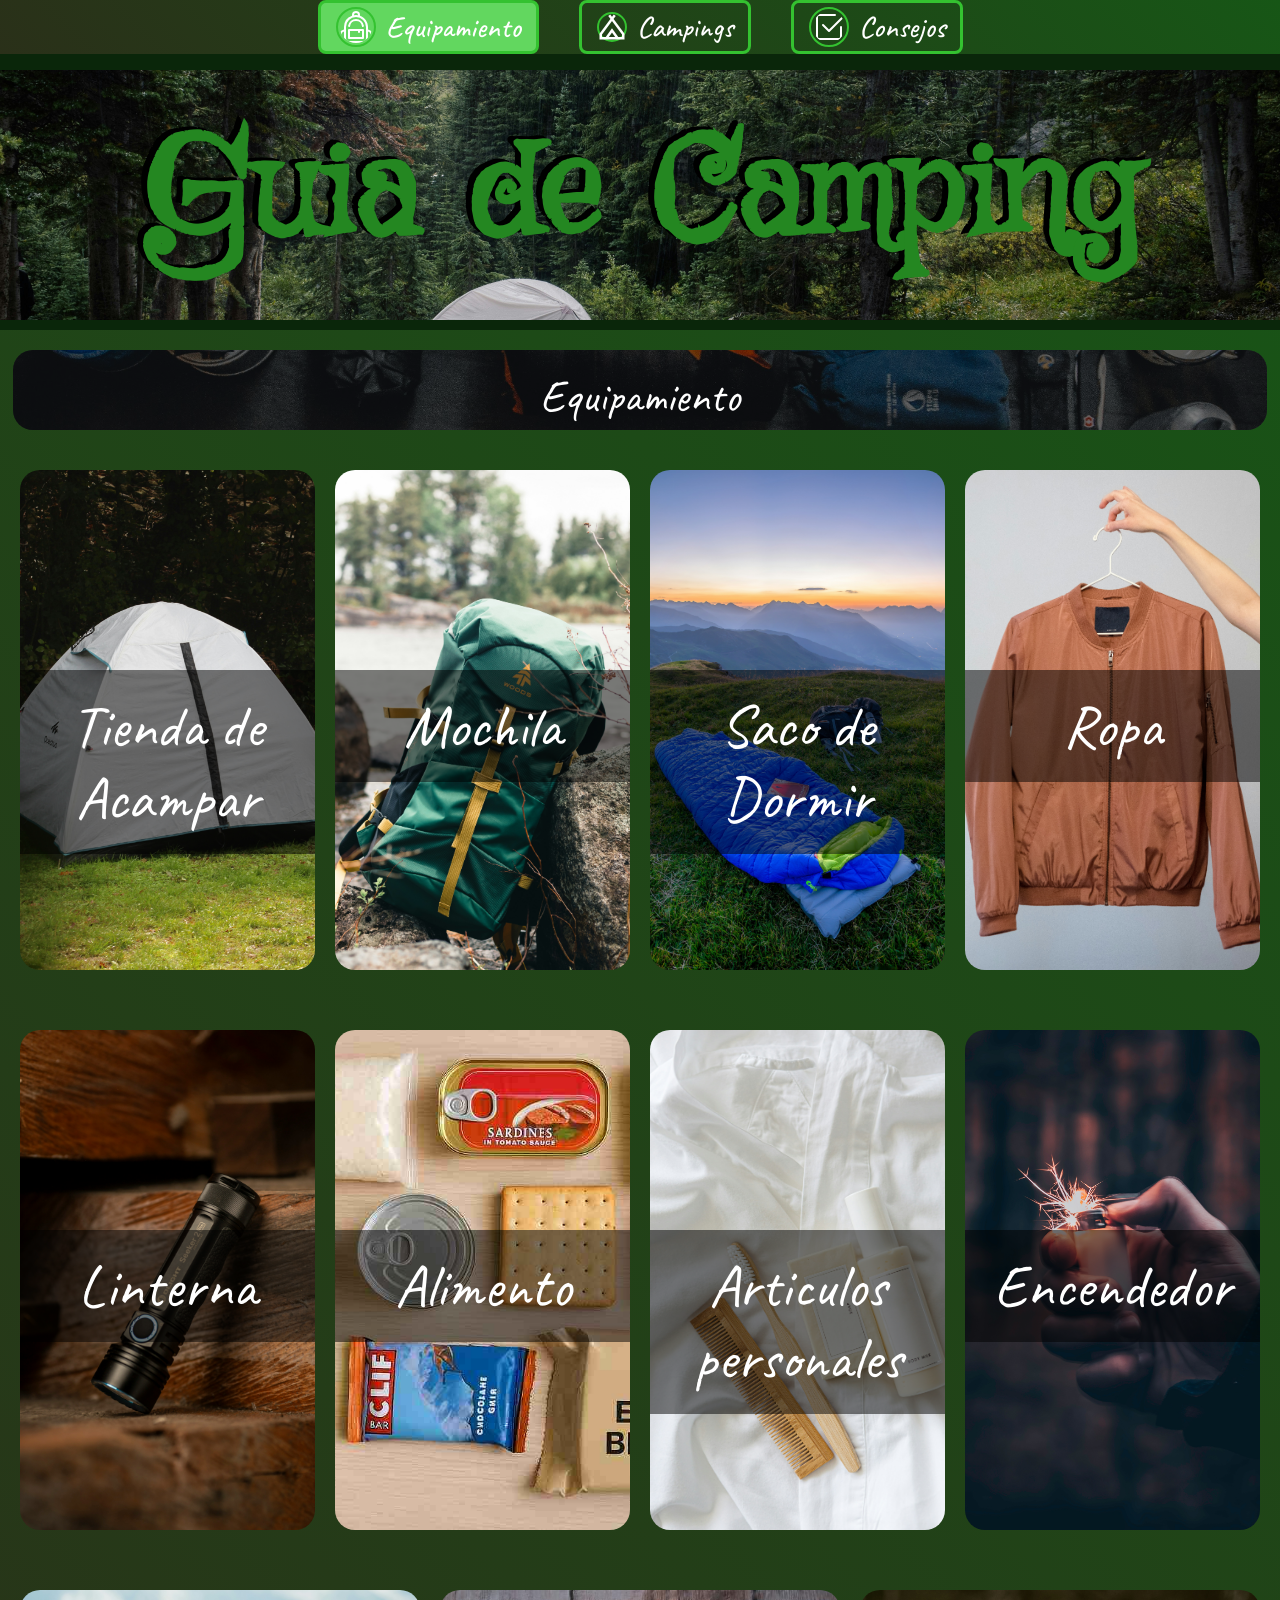
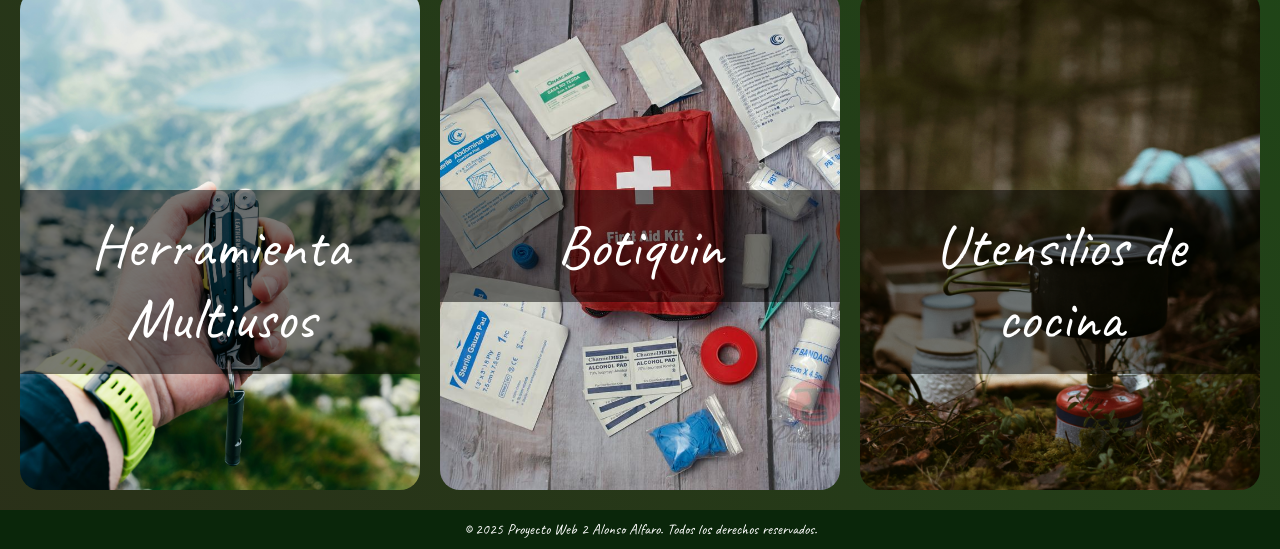
==== index.html @ 9a33b555 "Update and rename Equipamiento.html to index.html" ====
<!DOCTYPE html>
<html lang="es">
<head>
	<meta charset="UTF-8">
	<meta name="author" content="Alonso Alfaro">
	<meta name="viewport" content="width=device-width, initial-scale=1.0">
	<link rel="stylesheet" href="https://fonts.googleapis.com/css2?family=Material+Symbols+Outlined:opsz,wght,FILL,GRAD@24,400,0,0" />
	<link rel="stylesheet" href="CSS/Styles_Equipamiento.css">
<head>
<body>
	<main>
		<nav id="navegation_bar">
			<a href="Equipamiento.html" class="icon-link active">
					<svg xmlns="http://www.w3.org/2000/svg" width="40" height="40" fill="currentColor" class="bi bi-backpack2" viewBox="0 0 16 16">
						<path d="M4.04 7.43a4 4 0 0 1 7.92 0 .5.5 0 1 1-.99.14 3 3 0 0 0-5.94 0 .5.5 0 1 1-.99-.14"></path>
						<path fill-rule="evenodd" d="M4 9.5a.5.5 0 0 1 .5-.5h7a.5.5 0 0 1 .5.5v4a.5.5 0 0 1-.5.5h-7a.5.5 0 0 1-.5-.5zm1 .5v3h6v-3h-1v.5a.5.5 0 0 1-1 0V10z"></path>
						<path d="M6 2.341V2a2 2 0 1 1 4 0v.341c2.33.824 4 3.047 4 5.659v1.191l1.17.585a1.5 1.5 0 0 1 .83 1.342V13.5a1.5 1.5 0 0 1-1.5 1.5h-1c-.456.607-1.182 1-2 1h-7a2.5 2.5 0 0 1-2-1h-1A1.5 1.5 0 0 1 0 13.5v-2.382a1.5 1.5 0 0 1 .83-1.342L2 9.191V8a6 6 0 0 1 4-5.659M7 2v.083a6 6 0 0 1 2 0V2a1 1 0 0 0-2 0M3 13.5A1.5 1.5 0 0 0 4.5 15h7a1.5 1.5 0 0 0 1.5-1.5V8A5 5 0 0 0 3 8zm-1-3.19-.724.362a.5.5 0 0 0-.276.447V13.5a.5.5 0 0 0 .5.5H2zm12 0V14h.5a.5.5 0 0 0 .5-.5v-2.382a.5.5 0 0 0-.276-.447L14 10.309Z"></path>
					</svg>
					<span class="buttons_desc">Equipamiento</span>
			</a>
			<a href="Campings.html" class="icon-link">
					<span class="material-symbols-outlined icon-symbol">
							camping
					</span>
					<span class="buttons_desc">Campings</span>
			</a>
			<a href="Tips.html" class="icon-link">
				<svg xmlns="http://www.w3.org/2000/svg" width="40" height="40" fill="currentColor" class="bi bi-check2-square" viewBox="0 0 16 16">
					<path d="M3 14.5A1.5 1.5 0 0 1 1.5 13V3A1.5 1.5 0 0 1 3 1.5h8a.5.5 0 0 1 0 1H3a.5.5 0 0 0-.5.5v10a.5.5 0 0 0 .5.5h10a.5.5 0 0 0 .5-.5V8a.5.5 0 0 1 1 0v5a1.5 1.5 0 0 1-1.5 1.5z"/>
					<path d="m8.354 10.354 7-7a.5.5 0 0 0-.708-.708L8 9.293 5.354 6.646a.5.5 0 1 0-.708.708l3 3a.5.5 0 0 0 .708 0"/>
				</svg>
				<span class="buttons_desc">Consejos</span>
			</a>
		</nav>
		<div id="title_div">
				<header><h1>Guia de Camping</h1></header>
		</div>
		<section id="esentials_items">
			<div class="container_item">
				<div class="card_item">
					<img src="img/Items_Camping.jpg">
					<span>Equipamiento</span>
					<div class="items">
						⦿ El equipo de campamento es vital porque garantiza que la experiencia en la naturaleza sea segura y cómoda.
						Su principal función es brindarte protección inmediata contra el clima y cualquier imprevisto,
						mientras que el resto de los artículos aseguran el descanso necesario y la capacidad de valerte por ti mismo
						<br>
						✮ Mira las Cartas para ver los objetos mas importantes del camping
					</div>
				</div>
			</div>
			<div class="container">
				<div class="card">
					<img src="img/ITEMS/Tent.jpg">
					<span>Tienda de Acampar</span>
					<div class="desc_item">
						⦿ Es el refugio fundamental que te proporciona seguridad y privacidad. 
						Su importancia es Máxima porque te protege directamente de todos los elementos climáticos adversos (lluvia, viento, nieve) e insectos. 
						Debe ser elegida según el clima y el número de ocupantes.
						<br>
						<br>
						✮ Una recomendacion son las Tiendas de marcas de trekking (Marmot, MSR, etc..) con mejor impermeabilidad.
					</div>
				</div>
				<div class="card">
					<img src="img/ITEMS/mochila.jpg">
					<span>Mochila</span>
					<div class="desc_item">
						⦿ Es tu sistema de transporte para todo tu equipo.
						Su diseño ergonómico y ajuste son vitales para distribuir el peso correctamente en la cadera, 
						no en los hombros. Una mochila incómoda o mal ajustada puede arruinar una caminata.
						Su importancia es Máxima para la movilidad y comodidad.
						<br>
						<br>
						✮ Modelos con estructura interna y ajustes personalizables que transfieren parte del peso a las caderas, 
						haciendo la caminata más cómoda (Osprey o Deuter de gama media).
					</div>
				</div>
				<div class="card">
					<img src="img/ITEMS/Saco_de_dormir.jpg">
					<span>Saco de Dormir</span>
					<div class="desc_item">
						⦿ Su función es mantener el calor corporal que generas. La clave es el índice de temperatura el cual
						debe ser adecuado para la temperatura mínima que esperas.
						Su importancia es Alta para garantizar un descanso profundo y prevenir la hipotermia.
						<br>
						<br>
						✮ Mi Recomendacion son Sacos con aislamiento sintético de marca(Marmot, MSR, etc..) que se comprimen mejor
					</div>
				</div>
				<div class="card">
					<img src="img/ITEMS/Ropa.jpg">
					<span>Ropa</span>
					<div class="desc_item">
						⦿ Cuando vas a acampar NO se trata solo de vestirse, sino de usar un sistema de capas (layering): una capa base que maneja la humedad,
						una capa media que aísla y una capa externa que protege del viento y la lluvia. 
						Esta capacidad de adaptación es de Máxima Importancia para regular tu temperatura corporal.
						<br>
						<br>
						✮ Un Kit de Capas 3-en-1 con capa base sintética, forro polar y chaqueta impermeable/transpirable de marca (DryVent o Omni-Tech), 
						ofrece una protección sólida, versátil y transpirable contra el clima.
					</div>
				</div>
			</div>
			<div class="container">
				<div class="card">
					<img src="img/ITEMS/lanter.jpg">
					<span>Linterna</span>
					<div class="desc_item">
						⦿	Es la fuente de luz esencial una vez cae la noche. La frontal es superior porque permite tener ambas manos libres para cocinar, 
						armar la tienda o leer un mapa. Su importancia es Alta para la seguridad y la navegación nocturna.
						<br>
						<br>
						✮ Una Linterna Frontal de 300-450 Lúmenes (Petzl TIKKA) con batería regulada y luz roja. 
						Esto garantiza un brillo constante y potencia suficiente para navegar de noche, optimizando la duración de la batería.
					</div>
				</div>
				<div class="card">
					<img src="img/ITEMS/alimentos-kit-supervivencia-no-perecederos.jpg">
					<span>Alimento</span>
					<div class="desc_item">
						⦿ Es tu suministro de energía y nutrientes para las actividades. Se recomienda comida no perecedera,
						ligera y con alta densidad calórica (liofilizada, barras, frutos secos).
						Su importancia es Máxima para la supervivencia y el rendimiento físico
						<br>
						<br>
						✮ Comida Liofilizada de Marca combinada con Barras Energéticas. 
						Esta opción asegura una alta densidad calórica y bajo peso, 
						esencial para caminatas sin cargar comida pesada o perecedera.
					</div>
				</div>
				<div class="card">
					<img src="img/ITEMS/articulos_higiene.jpg">
					<span>Articulos personales</span>
					<div class="desc_item">
						⦿ Incluye la higiene básica, medicamentos personales y, crucialmente, el Aislante o Colchoneta. 
						Este último es lo más importante para el frío, ya que bloquea la pérdida de calor por contacto con el suelo.
						Su importancia es Alta por higiene, salud y termorregulación.
						<br>
						<br>
						✮Kit de viaje ultraligero que incluye jabón biodegradable multiusos, cepillo de dientes plegable, 
						pasta de dientes sólida o en tabletas y una Toalla de Microfibra de secado rápido. 
						Su valor es que mantiene la higiene con el mínimo impacto ambiental y el menor peso posible.
					</div>
				</div>
				<div class="card">
					<img src="img/ITEMS/encendedor.jpg">
					<span>Encendedor</span>
					<div class="desc_item">
						⦿	Te proporciona una fuente de calor controlada para encender la estufa o iniciar una fogata (si está permitido). 
						Se deben llevar múltiples métodos (fósforos impermeables, encendedor, ferrocerio).
						Su importancia es Alta para cocinar y, potencialmente, para una emergencia.
						<br>
						<br>
						✮ Un Dúo de Encendedor de Butano y Barra de Ferrocerio. 
						Esta combinación garantiza una fuente de fuego doble y confiable, 
						ya que el ferrocerio funciona incluso mojado.
					</div>
				</div>
			</div>
			<div class="container">
				<div class="card">
					<img src="img/ITEMS/navaja_multiusos.jpg">
					<span>Herramienta Multiusos</span>
					<div class="desc_item">
						⦿	Combina las funciones de cuchillo, alicate, sierra, abridor, etc. Es fundamental para reparaciones rápidas del equipo,
						preparar alimentos o cortar leña pequeña. Su importancia es Media/Alta por su versatilidad en el campo.
						<br>
						<br>
						✮ Una Multiherramienta de Marca con Bloqueo (Leatherman Sidekick) fabricada con buen acero inoxidable.
						Proporciona durabilidad, fiabilidad y seguridad gracias a su bloqueo de hoja.
					</div>
				</div>
				<div class="card">
					<img src="img/ITEMS/botiquin.jpg">
					<span>Botiquin</span>
					<div class="desc_item">
						⦿	Kit con lo necesario para tratar lesiones menores (cortes, ampollas), picaduras y dolores. 
						Debe incluir conocimientos básicos de primeros auxilios.
						Su importancia es Máxima y es vital para manejar situaciones de emergencia lejos de la civilizació.
						<br>
						<br>
						✮ Un Kit de Primeros Auxilios de Montaña Pre-ensamblado de marca (Adventure Medical Kits). 
						El kit está optimizado y contiene artículos de calidad para tratar eficazmente las lesiones comunes al aire libre.
					</div>
				</div>
				<div class="card">
					<img src="img/ITEMS/utensilios_de_comida.jpg">
					<span>Utensilios de cocina</span>
					<div class="desc_item">
						⦿Lleva un kit que incluya la estufa, el combustible, ollas y recipientes. 
						Es esencial para preparar alimentos calientes y hervir agua para hacerla potable. 
						Su importancia es Media/Alta, ya que una comida caliente puede elevar la moral y reponer energías.
						<br>
						<br>
						✮ Un Sistema de Cocción Integrado (Jetboil o MSR PocketRocket) que combina el quemador y la olla. 
						Su gran valor es la alta eficiencia en el consumo de combustible para hervir agua rápidamente y ahorrar espacio
					</div>
				</div>
			</div>
		</section>
		<section id="tips">
		</section>
    <footer>
        <p>&copy; 2025  Proyecto Web 2 Alonso Alfaro. Todos los derechos reservados.</p>
    </footer>
	</main>
</body>
</html>
---- CSS/Styles_Equipamiento.css ----
@import url('https://fonts.googleapis.com/css2?family=Caveat:wght@400..700&family=Griffy&display=swap');
html{
	font-size: 62.5%;
}

:root {
	--Title_font: "Griffy";
	--body_font: "Caveat";
/**Colors*/
	--color1:	#d7be69;
	--color2:	#a47e4f;
	--color3:	#5c6b28;
	--color4:	#424a26;
	--color5:	#2a3019;
	--color6:	#62d75f;
	--color7: #34c230;
	--color8: #248721;
	--color9: #175616;
	--color10: 	#0a260a;
	--color11: #87673a;
}

*{
	margin: 0;
	padding: 0;
	box-sizing: border-box;
}

body{
	font-family: var(--body_font);
	background: linear-gradient(45deg, var(--color5), var(--color9));
	display: flex;
	flex-direction: column;
	min-height: 100vh;
	overflow-x: hidden;.icon-link.active {
			background-color: var(--color6); 
			color: #fff;
			border-radius: 8px;
	}
	
	.icon-link.active svg,
	.icon-link.active .material-symbols-outlined {
			fill: #fff;
			color: #fff;
	}
	
}

main {
	display: flex;
	flex-direction: column;
	flex: 1;
}
	
/** NAV */

#navegation_bar {
		background: linear-gradient(45deg, var(--color5), var(--color9));
		width: 100%;
		height: 6rem;
		margin: 0;
		padding: 0;
		position: fixed;
		top: 0;
		z-index: 1000;
		border-bottom: 0.6rem solid var(--color10);
}

nav {
		display: flex;
		justify-content: center; 
		gap: 4rem;
		padding: 1rem 0;
		margin: 0;
}

nav a {
		color: white;
		text-decoration: none;
		font-size: 1.6rem;
		padding: 0.5rem 1rem;
		transition: color 0.3s ease;
		font-weight: 500;
}

nav a:hover {
		color: var(--color2); 
}

/*? BUTTONS */
.icon-link{
	display: inline-flex;
	align-items: center;
	gap: 1rem;
	text-decoration: none;
	color: white;
	padding: 0.8rem 1.5rem;
	transition: all 0.3s ease;
	border: 0.3rem solid var(--color7);
	border-radius: 0.8rem;
}

.icon-link svg{
	fill: currentColor; 
	stroke-width: 1;
	transition: all 0.3s ease;
	border: 0.2rem solid var(--color7);
	border-radius: 50%;
	padding: 0.2rem;
}

.icon-link span {
    font-size: 3rem;
    font-family: var(--body_font);
    white-space: nowrap;
    line-height: 1;
		
}

.icon-link:hover svg{
	color: var(--color1); 
	border-color:	var(--color1);
	transform: translateY(-0.4rem);
}

.icon-link:hover{
	color: var(--color1); 
	border-color:	var(--color1);
}

.material-symbols-outlined {
	font-variation-settings:
			'FILL' 0, 
			'wght' 400,
			'GRAD' 0,
			'opsz' 24;
    font-family: 'Material Symbols Outlined' !important;
    vertical-align: middle;
}

.icon-symbol{
	color: currentColor; 
	
	width: 3rem; 
	height: 3rem;
	
	border: 0.2rem solid var(--color7);
	border-radius: 50%;
	padding: 0.2rem;
	
	display: flex;
	justify-content: center;
	align-items: center;
	
	transition: all 0.3s ease;

	font-size: 3rem !important;
}

.icon-link:hover  .icon-symbol{
	color: var(--color1);
	border: 0.2rem solid var(--color1);
	transform: translateY(-0.4rem);
}

.buttons_desc{
	font-family: var(--body_font);
}
/*? BUTTONS */

/** TITLE */

#title_div{
	background-image: url(../img/Title_Background.jpg);

	background-size: cover;
	background-position: center;
	background-repeat: no-repeat;

	width: 100%;
	height: 30vh;
	display: flex;
	justify-content: center;
	align-items: center;
	border-top: 1rem solid var(--color10);
	border-bottom: 1rem solid var(--color10);
	margin-top: 6rem;
}

#title_div header h1{
	font-family: var(--Title_font);
	color: var(--color8);
	font-size: 14rem;
	padding: 1rem;
	text-align: center;
	text-shadow:
	-0.6rem -0.3rem 0 black;
}

#esentials_items {
    display: flex;
    flex-direction: column;
}

/** Explicacion del Equipamiento */
.container_item{
	width: 98%;
	min-height: 8rem;
	display: flex;
	flex-direction: column;
	gap: 2rem;
	margin: 2rem auto 0;
	transition: all 0.5s ease;
	position: relative;
}

.container_item:has(.card_item:hover) {
	min-height: 30rem;
}

.card_item{
	width: 100%;
	height: 8rem;
	border-radius: 2rem;
	overflow: hidden;
	position: relative;
	transition: all 0.5s ease;
	margin: 0 auto;
}

.card_item:hover{
	height: 37rem;
	cursor: pointer;
	box-shadow: 0 1rem 4rem var(--color8);
}

.card_item img{
	width: 100%;
	height: 100%;
	object-fit: cover;
	object-position: center;
}

.card_item span{
	position: absolute;
	top: 0;
	width: 100%;
	background: rgba(0, 0, 0, 0.5);
	color: white;
	padding: 2rem; 
	text-align: center;
	transform: translateX(-100%);
	font-size: 4.5rem;
	line-height: 1.2;
	min-height: 8rem;
	transition: all 0.8s cubic-bezier(0.4, 0, 0.2, 1),
                height 1.2s ease-in-out,
                line-height 1.2s ease-in-out;
	overflow: hidden;
	z-index: 2;
}

.card_item:hover>span{
	top: 0;
	font-size: 6rem;
	transform: translatex(-100%);
	background-color: var(--color1);
	min-height: fit-content;
	height: 1rem;
	padding: 3rem 2rem;
}


/** SECTION ITEMS */
.container{
	height: auto;
	display: flex;
	justify-content: center;
	align-items: center;
	gap: 2rem;
	padding: 2rem;
	width: 100%;  
	margin-top: 2rem;
	position: relative;
	transition: transform 0.5s ease; 
}

.card{
	height: 50rem;
	flex: 1;
	border-radius: 2rem;
	overflow: hidden;
	position: relative;
	transition: 1s all ease;
}

.card:hover{
	flex: 4;
	cursor: pointer;
	box-shadow: 0 1rem 4rem var(--color8);
}

.card img{
	width: 100%;
	height: 100%;
	object-fit: cover;
	object-position: center;
}

.card span{
	position: absolute;
	top: 40%;
	width: 100%;
	background: rgba(0, 0, 0, 0.5);
	color: white;
	padding: 2rem; 
	text-align: center;
	transform: translateX(-100%);
	font-size: 6rem;
	line-height: 1.2;
	min-height: 8rem;
	transition: all 0.8s cubic-bezier(0.4, 0, 0.2, 1),
                height 1.2s ease-in-out,
                line-height 1.2s ease-in-out;
	overflow: hidden;
}

.card:hover>span{
	top: 0;
	transform: translatex(-100%);
	background-color: var(--color1);
	min-height: fit-content;
	height: auto;
	padding: 3rem 2rem;
}

/*? Descripciones objetos */


.desc_item {
	position: absolute;
	top: 13rem;
	width: 100%;
	background: rgba(0, 0, 0, 0.4);
	color: white;
	padding: 2rem;
	transform: translateY(620%);
	transition: transform 0.5s ease;
	font-size: 3rem;
	text-align: center;
	z-index: 2;
}

.card:hover .desc_item {
    transform: translateY(0);
}


.items {
	position: absolute;
	top: 13rem;
	width: 100%;
	background: rgba(0, 0, 0, 0.4);
	color: white;
	padding: 2rem;
	transform: translateY(620%);
	transition: transform 0.5s ease;
	font-size: 4rem;
	text-align: center;
	z-index: 2;
}

.card_item:hover .items {
    transform: translateY(0);
}
/*? Descripciones objetos */


/**  Footer*/

footer {
		font-size: 1.5rem;
    text-align: center;
    padding: 1rem;
    background-color: var(--color10);
    color: white;
    margin-top: auto;
}

/*! Phone_screen */
@media (max-width: 76.7rem){
/** NAV */
/*? BUTTONS */

/*? BUTTONS */


/** TITLE */

/** SECTION ITEMS */

/** ITEMS DIV */

/** SECTION ADVICE */

}


/*! Median_screen */
@media (min-width: 76.8rem) and (max-width: 102.3rem){
/** NAV */

/** TITLE */

/** SECTION ITEMS */

/** ITEMS DIV */

/** SECTION ADVICE */
}


/*! Big_screens */
@media (min-width:103rem) {
/** NAV */

/** TITLE */

/** SECTION ITEMS */

/** ITEMS DIV */

/** SECTION ADVICE */
}
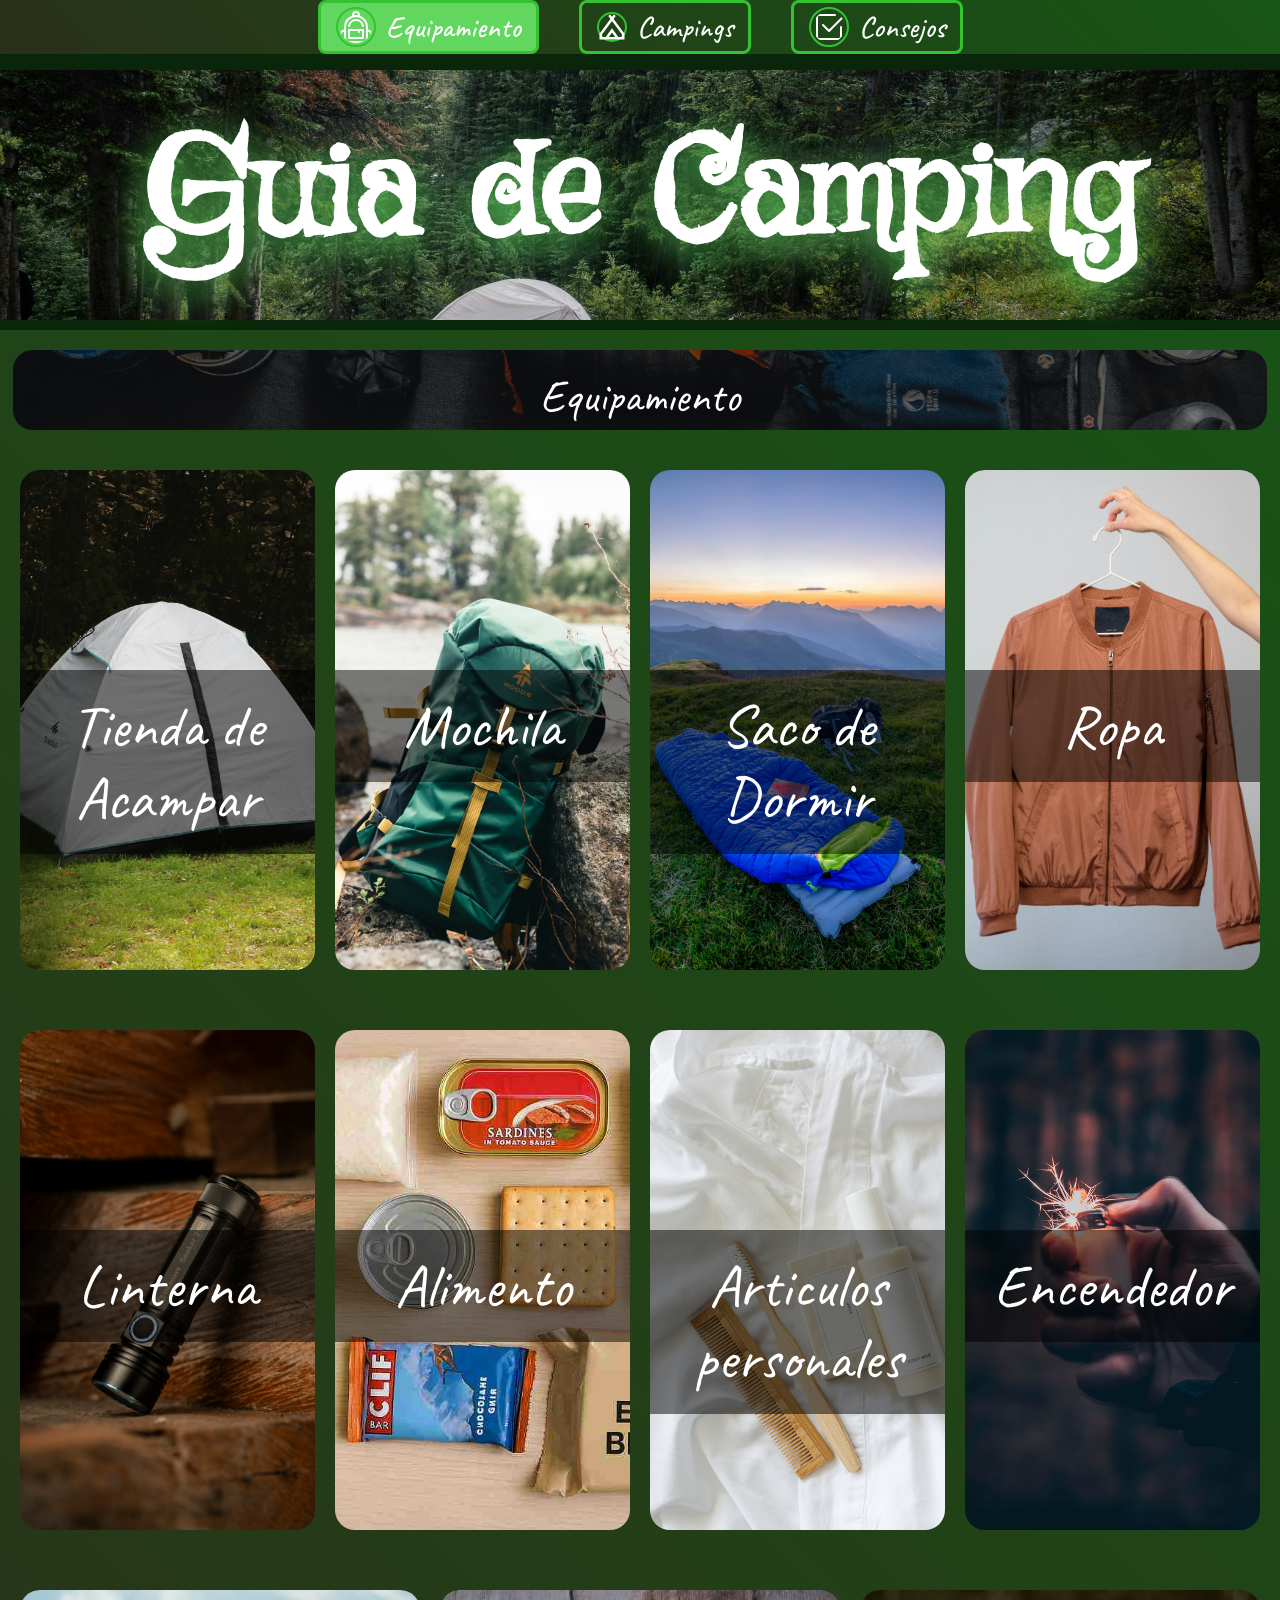
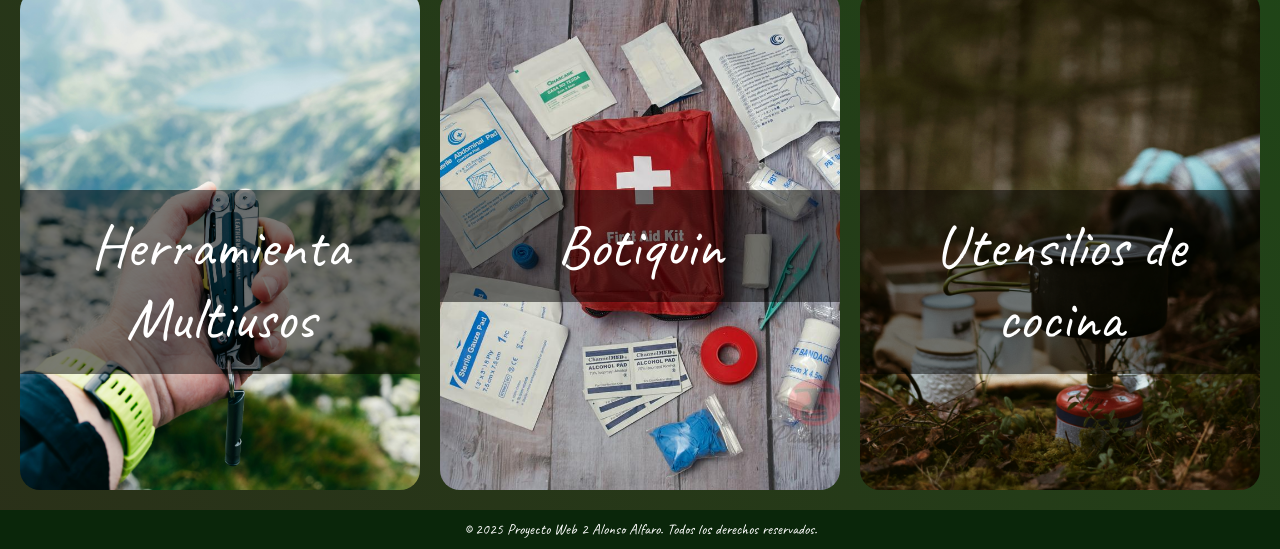
==== commit c2a3775b: "Add files via upload" ====
--- a/index.html
+++ b/index.html
@@ -10,7 +10,7 @@
 <body>
 	<main>
 		<nav id="navegation_bar">
-			<a href="Equipamiento.html" class="icon-link active">
+			<a href="index.html" class="icon-link active">
 					<svg xmlns="http://www.w3.org/2000/svg" width="40" height="40" fill="currentColor" class="bi bi-backpack2" viewBox="0 0 16 16">
 						<path d="M4.04 7.43a4 4 0 0 1 7.92 0 .5.5 0 1 1-.99.14 3 3 0 0 0-5.94 0 .5.5 0 1 1-.99-.14"></path>
 						<path fill-rule="evenodd" d="M4 9.5a.5.5 0 0 1 .5-.5h7a.5.5 0 0 1 .5.5v4a.5.5 0 0 1-.5.5h-7a.5.5 0 0 1-.5-.5zm1 .5v3h6v-3h-1v.5a.5.5 0 0 1-1 0V10z"></path>
--- a/CSS/Styles_Equipamiento.css
+++ b/CSS/Styles_Equipamiento.css
@@ -189,12 +189,11 @@
 
 #title_div header h1{
 	font-family: var(--Title_font);
-	color: var(--color8);
+	color: white;
 	font-size: 14rem;
 	padding: 1rem;
 	text-align: center;
-	text-shadow:
-	-0.6rem -0.3rem 0 black;
+	text-shadow:0 1rem 4rem var(--color6);
 }
 
 #esentials_items {
